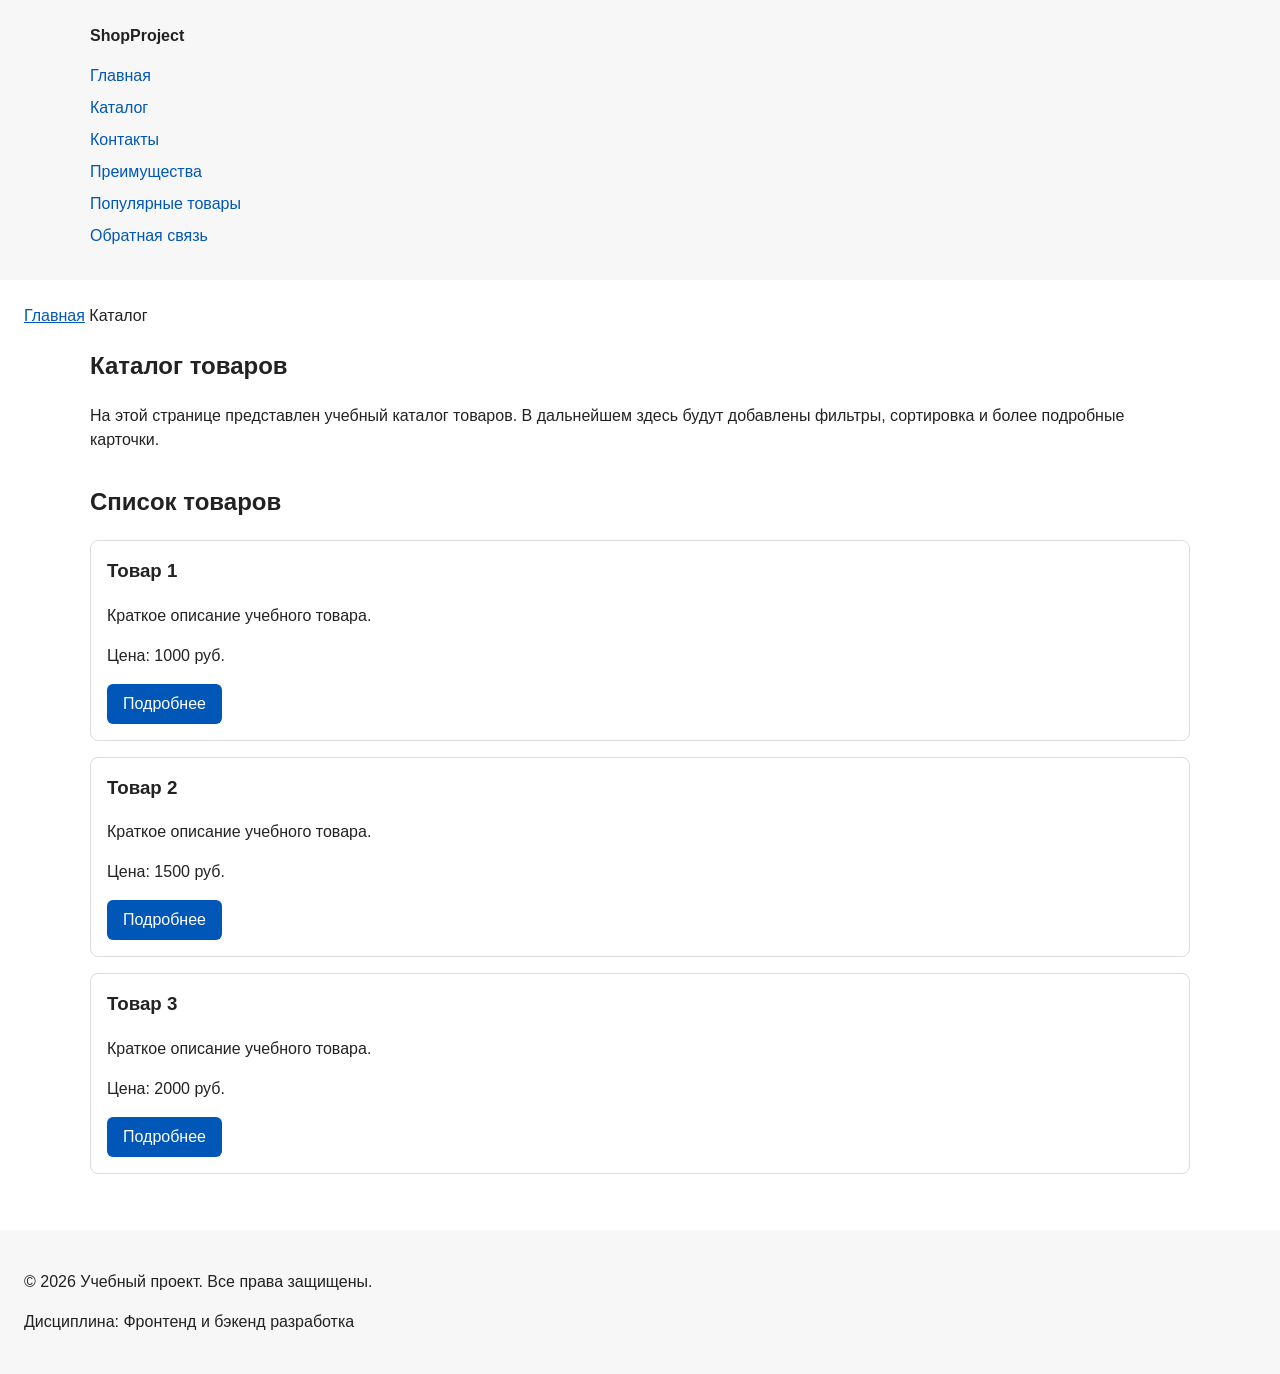
==== catalog.html @ f9f5f131 "feat: add multi-page structure navigation and anchors" ====
<!DOCTYPE html>
<html lang="ru">
<head>
  <meta charset="UTF-8">
  <meta name="viewport" content="width=device-width, initial-scale=1.0">
  <meta name="description" content="Каталог товаров учебного интернет-магазина.">
  <title>Каталог товаров – Учебный интернет-магазин</title>
  <link rel="stylesheet" href="css/style.css">
</head>
<body>

  <header>
    <div class="site-header">
      <a class="site-logo" href="index.html">ShopProject</a>

      <nav class="site-nav" aria-label="Основная навигация">
        <ul class="site-nav__list">
          <li><a href="index.html">Главная</a></li>
          <li><a href="catalog.html">Каталог</a></li>
          <li><a href="contacts.html">Контакты</a></li>
          <li><a href="index.html#advantages">Преимущества</a></li>
          <li><a href="index.html#popular">Популярные товары</a></li>
          <li><a href="index.html#contacts">Обратная связь</a></li>
        </ul>
      </nav>
    </div>
  </header>

  <main>

    <nav class="breadcrumbs" aria-label="Хлебные крошки">
      <a href="index.html">Главная</a>
      <span>Каталог</span>
    </nav>

    <section class="section">
      <h1>Каталог товаров</h1>
      <p>
        На этой странице представлен учебный каталог товаров.
        В дальнейшем здесь будут добавлены фильтры, сортировка
        и более подробные карточки.
      </p>
    </section>

    <section class="section">
      <h2>Список товаров</h2>

      <article class="product-card">
        <h3>Товар 1</h3>
        <p>Краткое описание учебного товара.</p>
        <p>Цена: 1000 руб.</p>
        <a class="button" href="index.html#popular">Подробнее</a>
      </article>

      <article class="product-card">
        <h3>Товар 2</h3>
        <p>Краткое описание учебного товара.</p>
        <p>Цена: 1500 руб.</p>
        <a class="button" href="index.html#popular">Подробнее</a>
      </article>

      <article class="product-card">
        <h3>Товар 3</h3>
        <p>Краткое описание учебного товара.</p>
        <p>Цена: 2000 руб.</p>
        <a class="button" href="index.html#popular">Подробнее</a>
      </article>
    </section>

  </main>

  <footer>
    <p>&copy; 2026 Учебный проект. Все права защищены.</p>
    <p>Дисциплина: Фронтенд и бэкенд разработка</p>
  </footer>

</body>
</html>
---- css/style.css ----
/* ===================================
   1. Переменные проекта
   =================================== */

:root {
  /* Основные цвета проекта */
  --color-bg: #ffffff;
  --color-text: #222222;
  --color-muted: #666666;
  --color-primary: #0057b8;
  --color-primary-dark: #003f86;
  --color-border: #dddddd;
  --color-surface: #f7f7f7;
  --color-surface-accent: #eef5ff;
  --color-danger: #b00020;
  --color-success: #168a2f;
  --color-success-bg: #eefaf0;
  --color-white: #ffffff;

  /* Отступы */
  --space-xs: 4px;
  --space-sm: 8px;
  --space-md: 16px;
  --space-lg: 24px;
  --space-xl: 32px;

  /* Скругления */
  --radius-sm: 6px;
  --radius-md: 8px;
  --radius-lg: 12px;

  /* Размеры */
  --container-width: 1100px;
}

/* ===================================
   2. Базовые стили
   =================================== */

* {
  box-sizing: border-box;
}

body {
  margin: 0;
  font-family: Arial, sans-serif;
  line-height: 1.5;
  color: var(--color-text);
  background-color: var(--color-bg);
}

header,
main,
footer {
  padding: var(--space-lg);
}

header {
  background-color: var(--color-surface);
}

footer {
  background-color: var(--color-surface);
}

/* ===================================
   3. Общие элементы интерфейса
   =================================== */

a {
  color: var(--color-primary);
}

a:hover {
  color: var(--color-primary-dark);
}

a:focus-visible {
  outline: 2px solid var(--color-primary);
  outline-offset: 3px;
}

/* Кнопка */
.button {
  display: inline-block;
  padding: var(--space-sm) var(--space-md);
  color: var(--color-white);
  background-color: var(--color-primary);
  text-decoration: none;
  border: none;
  border-radius: var(--radius-sm);
  cursor: pointer;
  font: inherit;
}

.button:hover {
  background-color: var(--color-primary-dark);
}

.button:focus-visible {
  outline: 2px solid var(--color-primary);
  outline-offset: 3px;
}

.button:disabled {
  opacity: 0.6;
  cursor: not-allowed;
}

/* ===================================
   4. Компоненты страницы
   =================================== */

/* Шапка */
.site-header {
  max-width: var(--container-width);
  margin: 0 auto;
}

.site-logo {
  font-weight: bold;
  text-decoration: none;
  color: var(--color-text);
}

/* Навигация */
.site-nav__list {
  padding: 0;
  margin: var(--space-md) 0 0;
  list-style: none;
}

.site-nav__list li {
  margin-bottom: var(--space-sm);
}

.site-nav__list a {
  color: var(--color-primary);
  text-decoration: none;
}

.site-nav__list a:hover {
  color: var(--color-primary-dark);
  text-decoration: underline;
}

.site-nav__list a:focus-visible {
  outline: 2px solid var(--color-primary);
  outline-offset: 3px;
}

/* Hero-блок */
.hero {
  max-width: var(--container-width);
  margin: 0 auto var(--space-xl);
  padding: var(--space-xl) var(--space-lg);
  background-color: var(--color-surface-accent);
  border-radius: var(--radius-lg);
}

/* Секции */
.section {
  max-width: var(--container-width);
  margin: 0 auto var(--space-xl);
}

.section h2 {
  margin-top: 0;
}

/* Карточки товаров */
.product-card {
  margin-bottom: var(--space-md);
  padding: var(--space-md);
  border: 1px solid var(--color-border);
  border-radius: var(--radius-md);
  background-color: var(--color-bg);
}

.product-card:hover {
  border-color: var(--color-primary);
}

.product-card h3 {
  margin-top: 0;
}

.product-card__button {
  margin-top: var(--space-sm);
}

/* Боковой блок */
.aside-info {
  max-width: var(--container-width);
  margin: 0 auto var(--space-xl);
  padding: var(--space-md);
  border-left: 4px solid var(--color-primary);
  background-color: var(--color-surface);
}

/* ===================================
   5. Форма и модальное окно
   =================================== */

.order-dialog {
  width: min(100% - 32px, 560px);
  padding: var(--space-lg);
  border: none;
  border-radius: var(--radius-lg);
}

.order-dialog::backdrop {
  background-color: rgba(0, 0, 0, 0.5);
}

.form-field {
  margin-bottom: var(--space-md);
}

.form-field label {
  display: block;
  margin-bottom: var(--space-xs);
}

.form-field input,
.form-field select,
.form-field textarea {
  width: 100%;
  padding: 10px 12px;
  border: 1px solid var(--color-border);
  border-radius: var(--radius-sm);
  font: inherit;
}

.form-field input[type="checkbox"] {
  width: auto;
}

.form-field small {
  display: block;
  margin-top: var(--space-xs);
  color: var(--color-muted);
}

/* Состояния полей формы */
.form-field input:hover,
.form-field select:hover,
.form-field textarea:hover {
  border-color: var(--color-primary);
}

.form-field input:focus-visible,
.form-field select:focus-visible,
.form-field textarea:focus-visible,
.form-actions button:focus-visible {
  outline: 2px solid var(--color-primary);
  outline-offset: 3px;
}

[aria-invalid="true"] {
  border-color: var(--color-danger);
}

/* Кнопки формы */
.form-actions {
  display: flex;
  gap: var(--space-md);
  margin-top: var(--space-lg);
}

/* Сообщение об успешной отправке */
.success-message {
  max-width: var(--container-width);
  margin: var(--space-lg) auto;
  padding: var(--space-md);
  border-left: 4px solid var(--color-success);
  background-color: var(--color-success-bg);
}
html {
  scroll-behavior: smooth;
}

:target {
  outline: 2px dashed var(--color-primary);
  outline-offset: 4px;
}
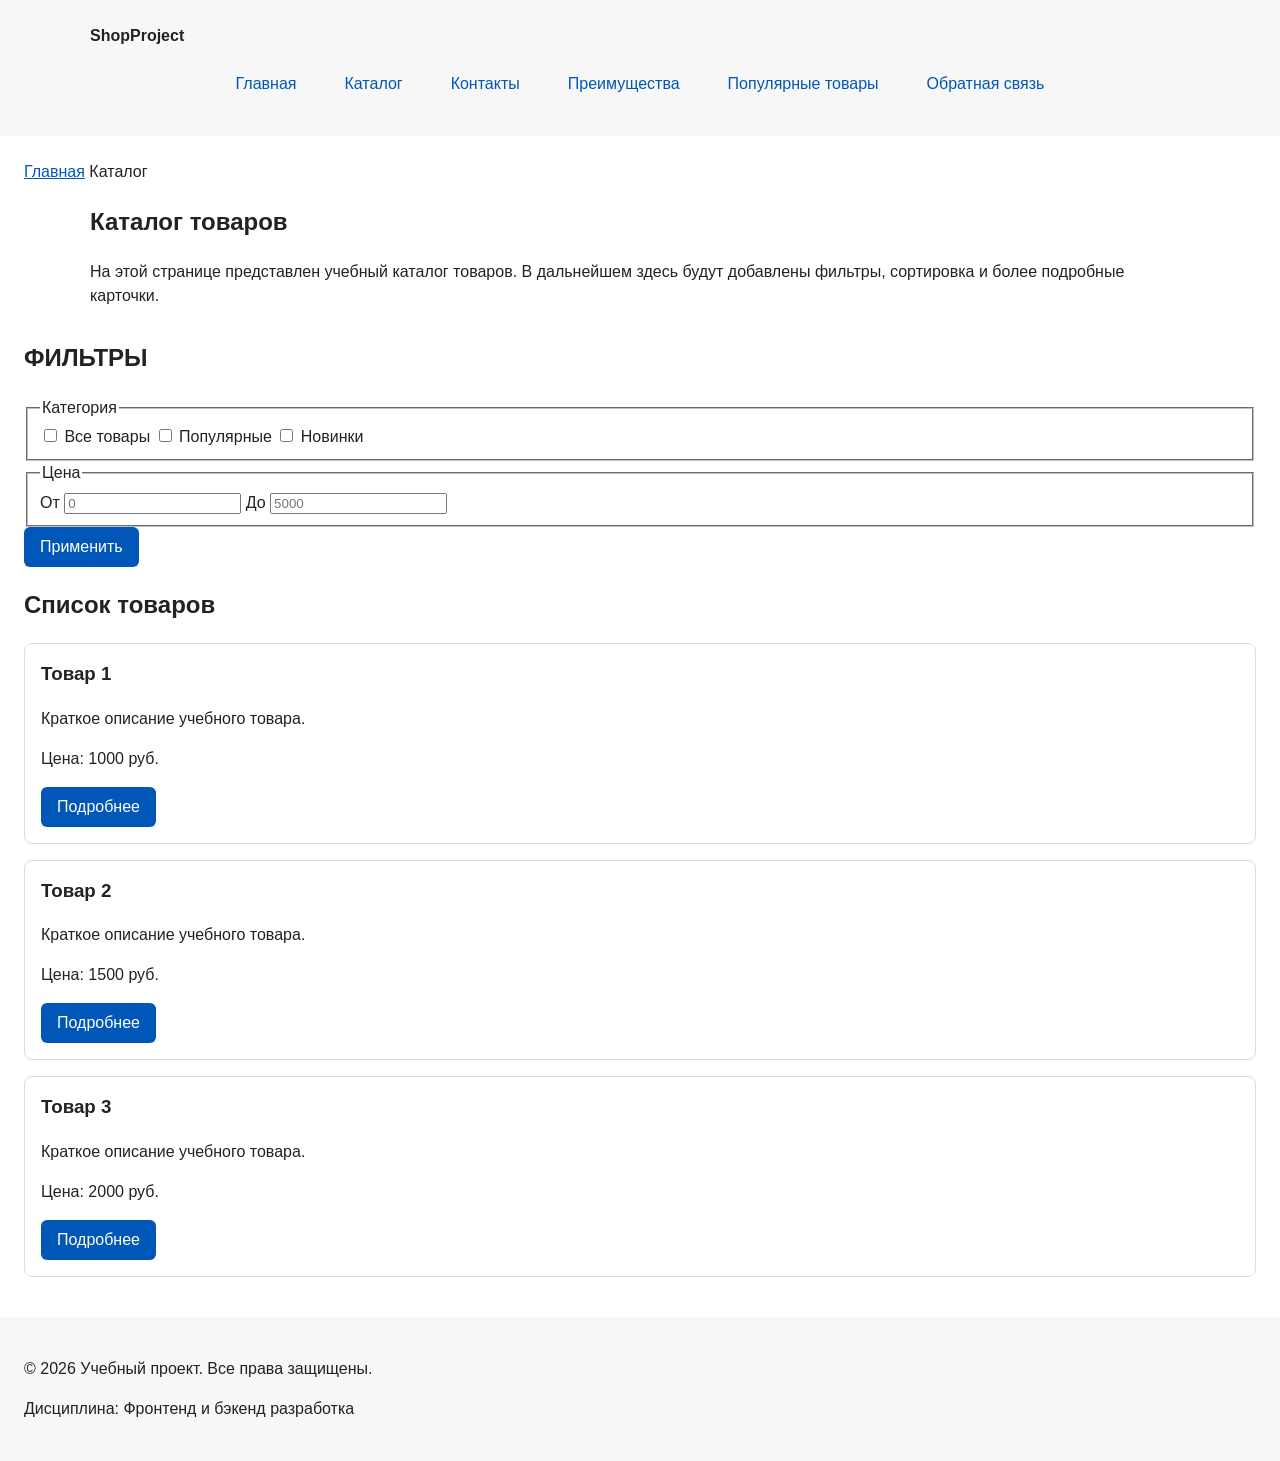
==== commit 1572e08a: "feat: add flex navigation and grid catalog layout" ====
--- a/catalog.html
+++ b/catalog.html
@@ -42,29 +42,75 @@
       </p>
     </section>
 
-    <section class="section">
-      <h2>Список товаров</h2>
+    <section class="catalog-layout">
 
-      <article class="product-card">
-        <h3>Товар 1</h3>
-        <p>Краткое описание учебного товара.</p>
-        <p>Цена: 1000 руб.</p>
-        <a class="button" href="index.html#popular">Подробнее</a>
-      </article>
+      <aside class="catalog-filters">
+        <h2>ФИЛЬТРЫ</h2>
 
-      <article class="product-card">
-        <h3>Товар 2</h3>
-        <p>Краткое описание учебного товара.</p>
-        <p>Цена: 1500 руб.</p>
-        <a class="button" href="index.html#popular">Подробнее</a>
-      </article>
+        <form class="filters-form" action="#" method="get">
 
-      <article class="product-card">
-        <h3>Товар 3</h3>
-        <p>Краткое описание учебного товара.</p>
-        <p>Цена: 2000 руб.</p>
-        <a class="button" href="index.html#popular">Подробнее</a>
-      </article>
+          <fieldset>
+            <legend>Категория</legend>
+
+            <label>
+              <input type="checkbox" name="category" value="all">
+              Все товары
+            </label>
+
+            <label>
+              <input type="checkbox" name="category" value="popular">
+              Популярные
+            </label>
+
+            <label>
+              <input type="checkbox" name="category" value="new">
+              Новинки
+            </label>
+          </fieldset>
+
+          <fieldset>
+            <legend>Цена</legend>
+
+            <label for="price-from">От</label>
+            <input id="price-from" name="price-from" type="number" min="0" placeholder="0">
+
+            <label for="price-to">До</label>
+            <input id="price-to" name="price-to" type="number" min="0" placeholder="5000">
+          </fieldset>
+
+          <button class="button" type="submit">Применить</button>
+        </form>
+      </aside>
+
+      <section class="catalog-products">
+        <h2>Список товаров</h2>
+
+        <div class="products-grid">
+
+          <article class="product-card">
+            <h3>Товар 1</h3>
+            <p>Краткое описание учебного товара.</p>
+            <p>Цена: 1000 руб.</p>
+            <a class="button" href="index.html#popular">Подробнее</a>
+          </article>
+
+          <article class="product-card">
+            <h3>Товар 2</h3>
+            <p>Краткое описание учебного товара.</p>
+            <p>Цена: 1500 руб.</p>
+            <a class="button" href="index.html#popular">Подробнее</a>
+          </article>
+
+          <article class="product-card">
+            <h3>Товар 3</h3>
+            <p>Краткое описание учебного товара.</p>
+            <p>Цена: 2000 руб.</p>
+            <a class="button" href="index.html#popular">Подробнее</a>
+          </article>
+
+        </div>
+      </section>
+
     </section>
 
   </main>
--- a/css/style.css
+++ b/css/style.css
@@ -125,10 +125,29 @@
 
 /* Навигация */
 .site-nav__list {
+  display: flex;
+  flex-wrap: wrap;
+  justify-content: center;
+  align-items: center;
+  gap: var(--space-md);
   padding: 0;
   margin: var(--space-md) 0 0;
   list-style: none;
 }
+
+.site-nav__list a {
+  display: inline-block;
+  padding: var(--space-sm) var(--space-md);
+  color: var(--color-primary);
+  text-decoration: none;
+  border-radius: var(--radius-sm);
+}
+
+.site-nav__list a:hover {
+  color: var(--color-white);
+  background-color: var(--color-primary);
+}
+
 
 .site-nav__list li {
   margin-bottom: var(--space-sm);
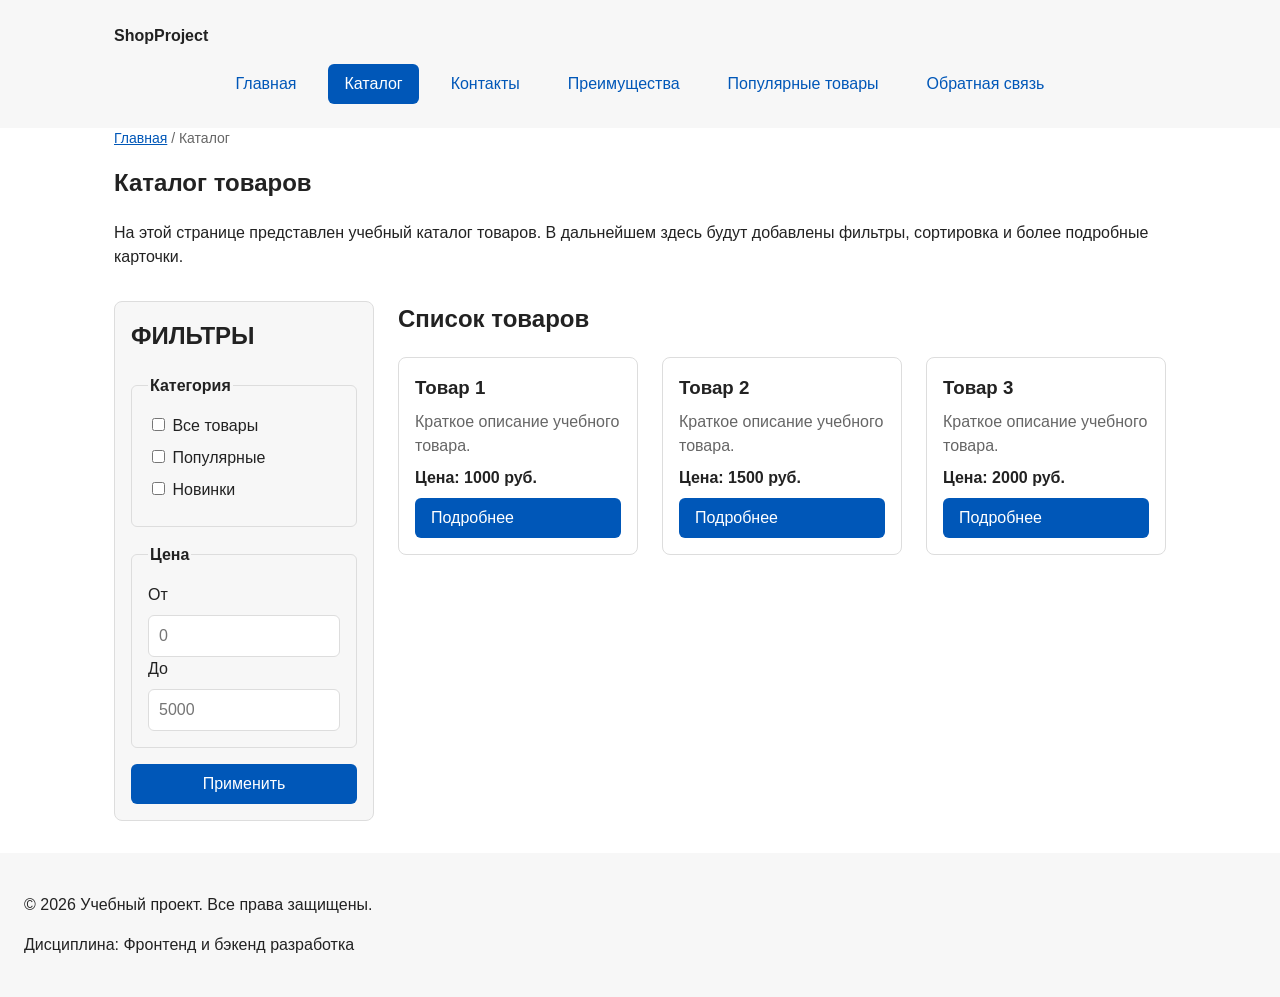
==== commit 75916540: "refactor: apply BEM naming to CSS classes" ====
--- a/catalog.html
+++ b/catalog.html
@@ -9,18 +9,30 @@
 </head>
 <body>
 
-  <header>
-    <div class="site-header">
-      <a class="site-logo" href="index.html">ShopProject</a>
+  <header class="site-header">
+    <div class="site-header__inner">
+      <a class="site-header__logo" href="index.html">ShopProject</a>
 
       <nav class="site-nav" aria-label="Основная навигация">
         <ul class="site-nav__list">
-          <li><a href="index.html">Главная</a></li>
-          <li><a href="catalog.html">Каталог</a></li>
-          <li><a href="contacts.html">Контакты</a></li>
-          <li><a href="index.html#advantages">Преимущества</a></li>
-          <li><a href="index.html#popular">Популярные товары</a></li>
-          <li><a href="index.html#contacts">Обратная связь</a></li>
+          <li class="site-nav__item">
+            <a class="site-nav__link" href="index.html">Главная</a>
+          </li>
+          <li class="site-nav__item">
+            <a class="site-nav__link site-nav__link--active" href="catalog.html">Каталог</a>
+          </li>
+          <li class="site-nav__item">
+            <a class="site-nav__link" href="contacts.html">Контакты</a>
+          </li>
+          <li class="site-nav__item">
+            <a class="site-nav__link" href="index.html#advantages">Преимущества</a>
+          </li>
+          <li class="site-nav__item">
+            <a class="site-nav__link" href="index.html#popular">Популярные товары</a>
+          </li>
+          <li class="site-nav__item">
+            <a class="site-nav__link" href="index.html#contacts">Обратная связь</a>
+          </li>
         </ul>
       </nav>
     </div>
@@ -29,12 +41,12 @@
   <main>
 
     <nav class="breadcrumbs" aria-label="Хлебные крошки">
-      <a href="index.html">Главная</a>
-      <span>Каталог</span>
+      <a class="breadcrumbs__link" href="index.html">Главная</a>
+      <span class="breadcrumbs__current">Каталог</span>
     </nav>
 
     <section class="section">
-      <h1>Каталог товаров</h1>
+      <h1 class="section__title">Каталог товаров</h1>
       <p>
         На этой странице представлен учебный каталог товаров.
         В дальнейшем здесь будут добавлены фильтры, сортировка
@@ -45,67 +57,67 @@
     <section class="catalog-layout">
 
       <aside class="catalog-filters">
-        <h2>ФИЛЬТРЫ</h2>
+        <h2 class="catalog-filters__title">ФИЛЬТРЫ</h2>
 
         <form class="filters-form" action="#" method="get">
 
-          <fieldset>
-            <legend>Категория</legend>
+          <fieldset class="filters-form__group">
+            <legend class="filters-form__legend">Категория</legend>
 
-            <label>
+            <label class="filters-form__label">
               <input type="checkbox" name="category" value="all">
               Все товары
             </label>
 
-            <label>
+            <label class="filters-form__label">
               <input type="checkbox" name="category" value="popular">
               Популярные
             </label>
 
-            <label>
+            <label class="filters-form__label">
               <input type="checkbox" name="category" value="new">
               Новинки
             </label>
           </fieldset>
 
-          <fieldset>
-            <legend>Цена</legend>
+          <fieldset class="filters-form__group">
+            <legend class="filters-form__legend">Цена</legend>
 
-            <label for="price-from">От</label>
-            <input id="price-from" name="price-from" type="number" min="0" placeholder="0">
+            <label class="filters-form__label" for="price-from">От</label>
+            <input class="filters-form__input" id="price-from" name="price-from" type="number" min="0" placeholder="0">
 
-            <label for="price-to">До</label>
-            <input id="price-to" name="price-to" type="number" min="0" placeholder="5000">
+            <label class="filters-form__label" for="price-to">До</label>
+            <input class="filters-form__input" id="price-to" name="price-to" type="number" min="0" placeholder="5000">
           </fieldset>
 
-          <button class="button" type="submit">Применить</button>
+          <button class="button button--primary" type="submit">Применить</button>
         </form>
       </aside>
 
       <section class="catalog-products">
-        <h2>Список товаров</h2>
+        <h2 class="catalog-products__title">Список товаров</h2>
 
         <div class="products-grid">
 
           <article class="product-card">
-            <h3>Товар 1</h3>
-            <p>Краткое описание учебного товара.</p>
-            <p>Цена: 1000 руб.</p>
-            <a class="button" href="index.html#popular">Подробнее</a>
+            <h3 class="product-card__title">Товар 1</h3>
+            <p class="product-card__description">Краткое описание учебного товара.</p>
+            <p class="product-card__price">Цена: 1000 руб.</p>
+            <a class="button button--primary" href="index.html#popular">Подробнее</a>
           </article>
 
           <article class="product-card">
-            <h3>Товар 2</h3>
-            <p>Краткое описание учебного товара.</p>
-            <p>Цена: 1500 руб.</p>
-            <a class="button" href="index.html#popular">Подробнее</a>
+            <h3 class="product-card__title">Товар 2</h3>
+            <p class="product-card__description">Краткое описание учебного товара.</p>
+            <p class="product-card__price">Цена: 1500 руб.</p>
+            <a class="button button--primary" href="index.html#popular">Подробнее</a>
           </article>
 
           <article class="product-card">
-            <h3>Товар 3</h3>
-            <p>Краткое описание учебного товара.</p>
-            <p>Цена: 2000 руб.</p>
-            <a class="button" href="index.html#popular">Подробнее</a>
+            <h3 class="product-card__title">Товар 3</h3>
+            <p class="product-card__description">Краткое описание учебного товара.</p>
+            <p class="product-card__price">Цена: 2000 руб.</p>
+            <a class="button button--primary" href="index.html#popular">Подробнее</a>
           </article>
 
         </div>
@@ -115,7 +127,7 @@
 
   </main>
 
-  <footer>
+  <footer class="site-footer">
     <p>&copy; 2026 Учебный проект. Все права защищены.</p>
     <p>Дисциплина: Фронтенд и бэкенд разработка</p>
   </footer>
--- a/css/style.css
+++ b/css/style.css
@@ -49,24 +49,6 @@
   background-color: var(--color-bg);
 }
 
-header,
-main,
-footer {
-  padding: var(--space-lg);
-}
-
-header {
-  background-color: var(--color-surface);
-}
-
-footer {
-  background-color: var(--color-surface);
-}
-
-/* ===================================
-   3. Общие элементы интерфейса
-   =================================== */
-
 a {
   color: var(--color-primary);
 }
@@ -80,21 +62,48 @@
   outline-offset: 3px;
 }
 
-/* Кнопка */
+html {
+  scroll-behavior: smooth;
+}
+
+:target {
+  outline: 2px dashed var(--color-primary);
+  outline-offset: 4px;
+}
+
+/* ===================================
+   3. Кнопки (button)
+   =================================== */
+
 .button {
   display: inline-block;
   padding: var(--space-sm) var(--space-md);
+  border: none;
+  border-radius: var(--radius-sm);
+  font: inherit;
+  text-decoration: none;
+  cursor: pointer;
+}
+
+.button--primary {
   color: var(--color-white);
   background-color: var(--color-primary);
-  text-decoration: none;
-  border: none;
-  border-radius: var(--radius-sm);
-  cursor: pointer;
-  font: inherit;
-}
-
-.button:hover {
+}
+
+.button--primary:hover {
   background-color: var(--color-primary-dark);
+  color: var(--color-white);
+}
+
+.button--secondary {
+  color: var(--color-primary);
+  background-color: transparent;
+  border: 1px solid var(--color-primary);
+}
+
+.button--secondary:hover {
+  color: var(--color-white);
+  background-color: var(--color-primary);
 }
 
 .button:focus-visible {
@@ -102,28 +111,36 @@
   outline-offset: 3px;
 }
 
-.button:disabled {
+.button:disabled,
+.button--disabled {
   opacity: 0.6;
   cursor: not-allowed;
 }
 
 /* ===================================
-   4. Компоненты страницы
-   =================================== */
-
-/* Шапка */
+   4. Шапка сайта (site-header)
+   =================================== */
+
 .site-header {
+  background-color: var(--color-surface);
+}
+
+.site-header__inner {
   max-width: var(--container-width);
   margin: 0 auto;
-}
-
-.site-logo {
-  font-weight: bold;
+  padding: var(--space-lg);
+}
+
+.site-header__logo {
+  font-weight: 700;
+  color: var(--color-text);
   text-decoration: none;
-  color: var(--color-text);
-}
-
-/* Навигация */
+}
+
+/* ===================================
+   5. Навигация (site-nav)
+   =================================== */
+
 .site-nav__list {
   display: flex;
   flex-wrap: wrap;
@@ -135,7 +152,7 @@
   list-style: none;
 }
 
-.site-nav__list a {
+.site-nav__link {
   display: inline-block;
   padding: var(--space-sm) var(--space-md);
   color: var(--color-primary);
@@ -143,32 +160,47 @@
   border-radius: var(--radius-sm);
 }
 
-.site-nav__list a:hover {
+.site-nav__link:hover {
   color: var(--color-white);
   background-color: var(--color-primary);
-}
-
-
-.site-nav__list li {
-  margin-bottom: var(--space-sm);
-}
-
-.site-nav__list a {
-  color: var(--color-primary);
   text-decoration: none;
 }
 
-.site-nav__list a:hover {
-  color: var(--color-primary-dark);
-  text-decoration: underline;
-}
-
-.site-nav__list a:focus-visible {
+.site-nav__link:focus-visible {
   outline: 2px solid var(--color-primary);
   outline-offset: 3px;
 }
 
-/* Hero-блок */
+.site-nav__link--active {
+  color: var(--color-white);
+  background-color: var(--color-primary);
+}
+
+/* ===================================
+   6. Хлебные крошки (breadcrumbs)
+   =================================== */
+
+.breadcrumbs {
+  max-width: var(--container-width);
+  margin: 0 auto var(--space-md);
+  padding: 0 var(--space-lg);
+  font-size: 14px;
+  color: var(--color-muted);
+}
+
+.breadcrumbs__link {
+  color: var(--color-primary);
+}
+
+.breadcrumbs__current::before {
+  content: " / ";
+  color: var(--color-muted);
+}
+
+/* ===================================
+   7. Hero-блок (hero)
+   =================================== */
+
 .hero {
   max-width: var(--container-width);
   margin: 0 auto var(--space-xl);
@@ -177,19 +209,58 @@
   border-radius: var(--radius-lg);
 }
 
-/* Секции */
+.hero__title {
+  margin-top: 0;
+}
+
+.hero__text {
+  margin-bottom: var(--space-md);
+}
+
+/* ===================================
+   8. Универсальная секция (section)
+   =================================== */
+
 .section {
   max-width: var(--container-width);
   margin: 0 auto var(--space-xl);
-}
-
-.section h2 {
-  margin-top: 0;
-}
-
-/* Карточки товаров */
+  padding: 0 var(--space-lg);
+}
+
+.section__title {
+  margin-top: 0;
+}
+
+/* ===================================
+   9. Список преимуществ (advantages-list)
+   =================================== */
+
+.advantages-list {
+  padding-left: var(--space-lg);
+}
+
+.advantages-list__item {
+  margin-bottom: var(--space-sm);
+}
+
+/* ===================================
+   10. Сетка товаров (products-grid)
+   =================================== */
+
+.products-grid {
+  display: grid;
+  grid-template-columns: repeat(3, 1fr);
+  gap: var(--space-lg);
+}
+
+/* ===================================
+   11. Карточка товара (product-card)
+   =================================== */
+
 .product-card {
-  margin-bottom: var(--space-md);
+  display: flex;
+  flex-direction: column;
+  gap: var(--space-sm);
   padding: var(--space-md);
   border: 1px solid var(--color-border);
   border-radius: var(--radius-md);
@@ -200,25 +271,123 @@
   border-color: var(--color-primary);
 }
 
-.product-card h3 {
-  margin-top: 0;
+.product-card--featured {
+  border-color: var(--color-primary);
+}
+
+.product-card--discount {
+  border-color: var(--color-danger);
+}
+
+.product-card__title {
+  margin: 0;
+  color: var(--color-text);
+}
+
+.product-card__description {
+  margin: 0;
+  color: var(--color-muted);
+}
+
+.product-card__price {
+  margin: 0;
+  font-weight: 700;
+}
+
+.product-card--discount .product-card__price {
+  color: var(--color-danger);
 }
 
 .product-card__button {
-  margin-top: var(--space-sm);
-}
-
-/* Боковой блок */
+  margin-top: auto;
+  align-self: flex-start;
+}
+
+/* ===================================
+   12. Дополнительный блок (aside-info)
+   =================================== */
+
 .aside-info {
   max-width: var(--container-width);
   margin: 0 auto var(--space-xl);
-  padding: var(--space-md);
+  padding: var(--space-md) var(--space-lg);
   border-left: 4px solid var(--color-primary);
   background-color: var(--color-surface);
 }
 
-/* ===================================
-   5. Форма и модальное окно
+.aside-info__title {
+  margin-top: 0;
+}
+
+/* ===================================
+   13. Страница каталога (catalog-layout)
+   =================================== */
+
+.catalog-layout {
+  max-width: var(--container-width);
+  margin: 0 auto var(--space-xl);
+  padding: 0 var(--space-lg);
+  display: grid;
+  grid-template-columns: 260px 1fr;
+  grid-template-areas: "filters products";
+  gap: var(--space-lg);
+}
+
+.catalog-filters {
+  grid-area: filters;
+  padding: var(--space-md);
+  border: 1px solid var(--color-border);
+  border-radius: var(--radius-md);
+  background-color: var(--color-surface);
+}
+
+.catalog-filters__title {
+  margin-top: 0;
+}
+
+.catalog-products {
+  grid-area: products;
+}
+
+.catalog-products__title {
+  margin-top: 0;
+}
+
+/* ===================================
+   14. Форма фильтров (filters-form)
+   =================================== */
+
+.filters-form {
+  display: grid;
+  gap: var(--space-md);
+}
+
+.filters-form__group {
+  margin: 0;
+  padding: var(--space-md);
+  border: 1px solid var(--color-border);
+  border-radius: var(--radius-sm);
+}
+
+.filters-form__legend {
+  font-weight: 700;
+}
+
+.filters-form__label {
+  display: block;
+  margin-bottom: var(--space-sm);
+}
+
+.filters-form__input {
+  width: 100%;
+  padding: 8px 10px;
+  border: 1px solid var(--color-border);
+  border-radius: var(--radius-sm);
+  font: inherit;
+}
+
+/* ===================================
+   15. Модальное окно (order-dialog)
    =================================== */
 
 .order-dialog {
@@ -232,18 +401,30 @@
   background-color: rgba(0, 0, 0, 0.5);
 }
 
-.form-field {
+.order-dialog__title {
+  margin-top: 0;
+}
+
+/* ===================================
+   16. Форма заявки (order-form)
+   =================================== */
+
+.order-form__field {
   margin-bottom: var(--space-md);
 }
 
-.form-field label {
+.order-form__label {
   display: block;
   margin-bottom: var(--space-xs);
 }
 
-.form-field input,
-.form-field select,
-.form-field textarea {
+.order-form__label--checkbox {
+  display: block;
+}
+
+.order-form__input,
+.order-form__select,
+.order-form__textarea {
   width: 100%;
   padding: 10px 12px;
   border: 1px solid var(--color-border);
@@ -251,27 +432,26 @@
   font: inherit;
 }
 
-.form-field input[type="checkbox"] {
+.order-form__input[type="checkbox"] {
   width: auto;
 }
 
-.form-field small {
+.order-form__hint {
   display: block;
   margin-top: var(--space-xs);
   color: var(--color-muted);
 }
 
-/* Состояния полей формы */
-.form-field input:hover,
-.form-field select:hover,
-.form-field textarea:hover {
+.order-form__input:hover,
+.order-form__select:hover,
+.order-form__textarea:hover {
   border-color: var(--color-primary);
 }
 
-.form-field input:focus-visible,
-.form-field select:focus-visible,
-.form-field textarea:focus-visible,
-.form-actions button:focus-visible {
+.order-form__input:focus-visible,
+.order-form__select:focus-visible,
+.order-form__textarea:focus-visible,
+.order-form__actions button:focus-visible {
   outline: 2px solid var(--color-primary);
   outline-offset: 3px;
 }
@@ -280,26 +460,29 @@
   border-color: var(--color-danger);
 }
 
-/* Кнопки формы */
-.form-actions {
+.order-form__actions {
   display: flex;
   gap: var(--space-md);
   margin-top: var(--space-lg);
 }
 
-/* Сообщение об успешной отправке */
+/* ===================================
+   17. Сообщение об успехе (success-message)
+   =================================== */
+
 .success-message {
   max-width: var(--container-width);
   margin: var(--space-lg) auto;
-  padding: var(--space-md);
+  padding: var(--space-md) var(--space-lg);
   border-left: 4px solid var(--color-success);
   background-color: var(--color-success-bg);
 }
-html {
-  scroll-behavior: smooth;
-}
-
-:target {
-  outline: 2px dashed var(--color-primary);
-  outline-offset: 4px;
-}
+
+/* ===================================
+   18. Подвал сайта (site-footer)
+   =================================== */
+
+.site-footer {
+  padding: var(--space-lg);
+  background-color: var(--color-surface);
+}
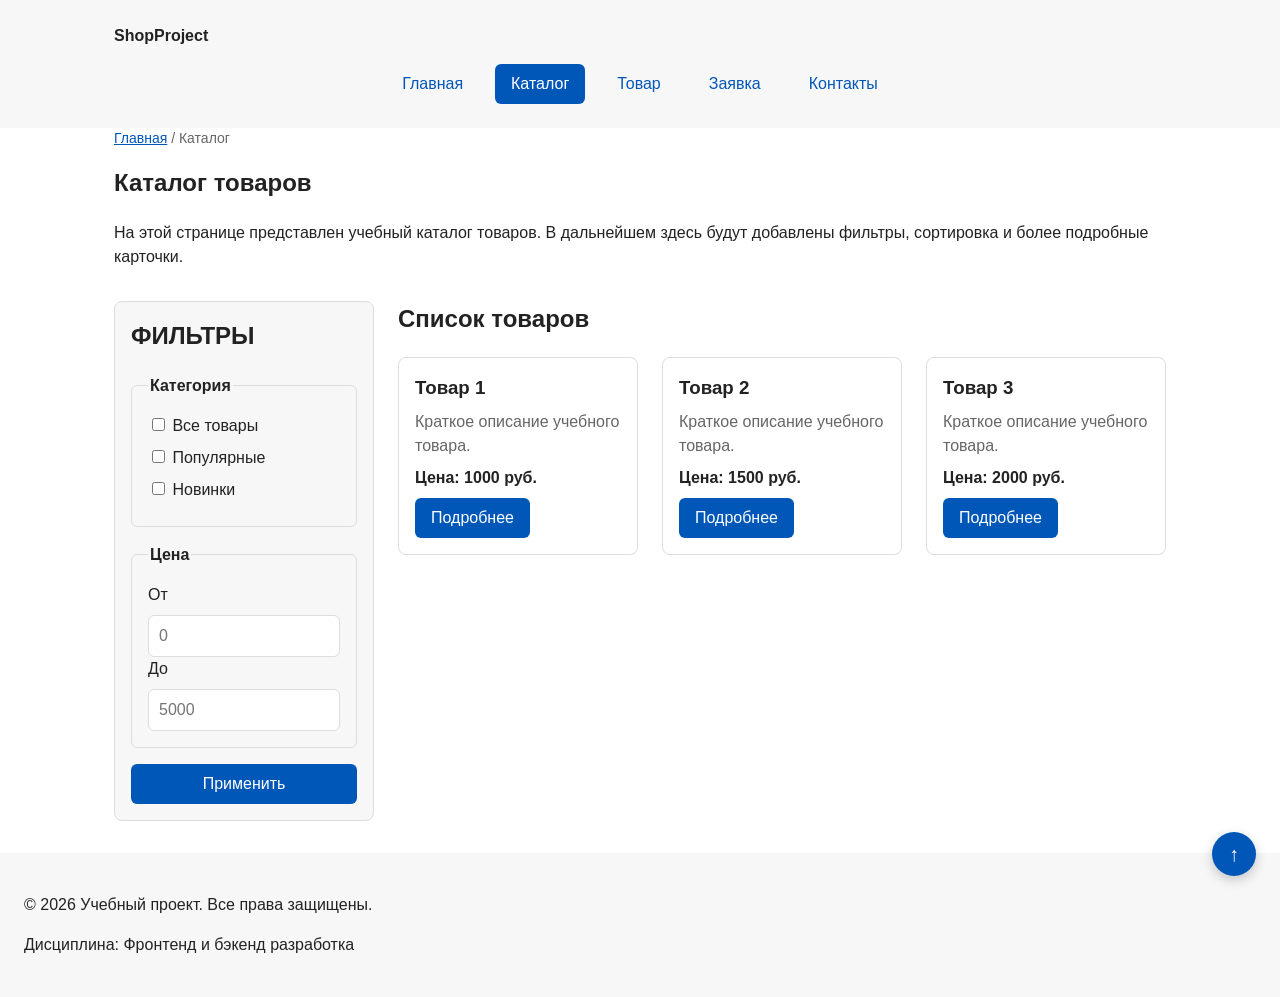
==== commit 3c31c891: "fix: prepare HTML CSS project for submission" ====
--- a/catalog.html
+++ b/catalog.html
@@ -6,6 +6,7 @@
   <meta name="description" content="Каталог товаров учебного интернет-магазина.">
   <title>Каталог товаров – Учебный интернет-магазин</title>
   <link rel="stylesheet" href="css/style.css">
+  <script src="js/main.js" defer></script>
 </head>
 <body>
 
@@ -22,16 +23,13 @@
             <a class="site-nav__link site-nav__link--active" href="catalog.html">Каталог</a>
           </li>
           <li class="site-nav__item">
-            <a class="site-nav__link" href="contacts.html">Контакты</a>
+            <a class="site-nav__link" href="product.html">Товар</a>
           </li>
           <li class="site-nav__item">
-            <a class="site-nav__link" href="index.html#advantages">Преимущества</a>
+            <a class="site-nav__link" href="order.html">Заявка</a>
           </li>
           <li class="site-nav__item">
-            <a class="site-nav__link" href="index.html#popular">Популярные товары</a>
-          </li>
-          <li class="site-nav__item">
-            <a class="site-nav__link" href="index.html#contacts">Обратная связь</a>
+            <a class="site-nav__link" href="contacts.html">Контакты</a>
           </li>
         </ul>
       </nav>
@@ -103,21 +101,21 @@
             <h3 class="product-card__title">Товар 1</h3>
             <p class="product-card__description">Краткое описание учебного товара.</p>
             <p class="product-card__price">Цена: 1000 руб.</p>
-            <a class="button button--primary" href="index.html#popular">Подробнее</a>
+            <a class="button button--primary product-card__button" href="product.html">Подробнее</a>
           </article>
 
           <article class="product-card">
             <h3 class="product-card__title">Товар 2</h3>
             <p class="product-card__description">Краткое описание учебного товара.</p>
             <p class="product-card__price">Цена: 1500 руб.</p>
-            <a class="button button--primary" href="index.html#popular">Подробнее</a>
+            <a class="button button--primary product-card__button" href="product.html">Подробнее</a>
           </article>
 
           <article class="product-card">
             <h3 class="product-card__title">Товар 3</h3>
             <p class="product-card__description">Краткое описание учебного товара.</p>
             <p class="product-card__price">Цена: 2000 руб.</p>
-            <a class="button button--primary" href="index.html#popular">Подробнее</a>
+            <a class="button button--primary product-card__button" href="product.html">Подробнее</a>
           </article>
 
         </div>
@@ -132,5 +130,7 @@
     <p>Дисциплина: Фронтенд и бэкенд разработка</p>
   </footer>
 
+  <a class="up-button" href="#" aria-label="Наверх">↑</a>
+
 </body>
 </html>
--- a/css/style.css
+++ b/css/style.css
@@ -122,6 +122,9 @@
    =================================== */
 
 .site-header {
+  position: sticky;
+  top: 0;
+  z-index: 5;
   background-color: var(--color-surface);
 }
 
@@ -258,6 +261,7 @@
    =================================== */
 
 .product-card {
+  position: relative;
   display: flex;
   flex-direction: column;
   gap: var(--space-sm);
@@ -277,6 +281,22 @@
 
 .product-card--discount {
   border-color: var(--color-danger);
+}
+
+.product-card__badge {
+  position: absolute;
+  top: var(--space-sm);
+  right: var(--space-sm);
+  padding: 4px 8px;
+  color: var(--color-white);
+  background-color: var(--color-danger);
+  border-radius: var(--radius-sm);
+  font-size: 12px;
+  z-index: 1;
+}
+
+.product-card--featured .product-card__badge {
+  background-color: var(--color-primary);
 }
 
 .product-card__title {
@@ -387,7 +407,94 @@
 }
 
 /* ===================================
-   15. Модальное окно (order-dialog)
+   15. Страница товара (product-detail)
+   =================================== */
+
+.product-detail {
+  max-width: var(--container-width);
+  margin: 0 auto var(--space-xl);
+  padding: 0 var(--space-lg);
+  display: grid;
+  grid-template-columns: 1fr 1fr;
+  gap: var(--space-xl);
+  align-items: start;
+}
+
+.product-detail__image {
+  position: relative;
+  padding: var(--space-xl);
+  background-color: var(--color-surface);
+  border: 1px solid var(--color-border);
+  border-radius: var(--radius-lg);
+}
+
+.product-detail__placeholder {
+  display: flex;
+  justify-content: center;
+  align-items: center;
+  min-height: 260px;
+  color: var(--color-muted);
+  font-size: 18px;
+}
+
+.product-detail__info {
+  display: flex;
+  flex-direction: column;
+  gap: var(--space-md);
+}
+
+.product-detail__title {
+  margin: 0;
+  font-size: 28px;
+}
+
+.product-detail__description {
+  margin: 0;
+  color: var(--color-muted);
+}
+
+.product-detail__price {
+  margin: 0;
+  font-size: 22px;
+  font-weight: 700;
+}
+
+/* ===================================
+   16. Таблица характеристик (product-table)
+   =================================== */
+
+.product-table {
+  width: 100%;
+  border-collapse: collapse;
+  border: 1px solid var(--color-border);
+  border-radius: var(--radius-md);
+  overflow: hidden;
+}
+
+.product-table caption {
+  padding: var(--space-sm) 0;
+  font-weight: 700;
+  text-align: left;
+}
+
+.product-table th,
+.product-table td {
+  padding: var(--space-sm) var(--space-md);
+  border: 1px solid var(--color-border);
+  text-align: left;
+}
+
+.product-table thead th {
+  background-color: var(--color-surface);
+  font-weight: 700;
+}
+
+.product-table tbody tr:nth-child(even) {
+  background-color: var(--color-surface);
+}
+
+/* ===================================
+   17. Модальное окно (order-dialog)
    =================================== */
 
 .order-dialog {
@@ -395,6 +502,7 @@
   padding: var(--space-lg);
   border: none;
   border-radius: var(--radius-lg);
+  z-index: 100;
 }
 
 .order-dialog::backdrop {
@@ -406,7 +514,7 @@
 }
 
 /* ===================================
-   16. Форма заявки (order-form)
+   18. Форма заявки (order-form)
    =================================== */
 
 .order-form__field {
@@ -467,7 +575,7 @@
 }
 
 /* ===================================
-   17. Сообщение об успехе (success-message)
+   19. Сообщение об успехе (success-message)
    =================================== */
 
 .success-message {
@@ -479,7 +587,40 @@
 }
 
 /* ===================================
-   18. Подвал сайта (site-footer)
+   20. Кнопка «Наверх» (up-button)
+   =================================== */
+
+.up-button {
+  position: fixed;
+  right: var(--space-lg);
+  bottom: var(--space-lg);
+  width: 44px;
+  height: 44px;
+  display: flex;
+  justify-content: center;
+  align-items: center;
+  color: var(--color-white);
+  background-color: var(--color-primary);
+  border-radius: 50%;
+  text-decoration: none;
+  font-size: 20px;
+  font-weight: 700;
+  box-shadow: 0 4px 12px rgba(0, 0, 0, 0.2);
+  z-index: 10;
+}
+
+.up-button:hover {
+  background-color: var(--color-primary-dark);
+  color: var(--color-white);
+}
+
+.up-button:focus-visible {
+  outline: 2px solid var(--color-primary);
+  outline-offset: 3px;
+}
+
+/* ===================================
+   21. Подвал сайта (site-footer)
    =================================== */
 
 .site-footer {
